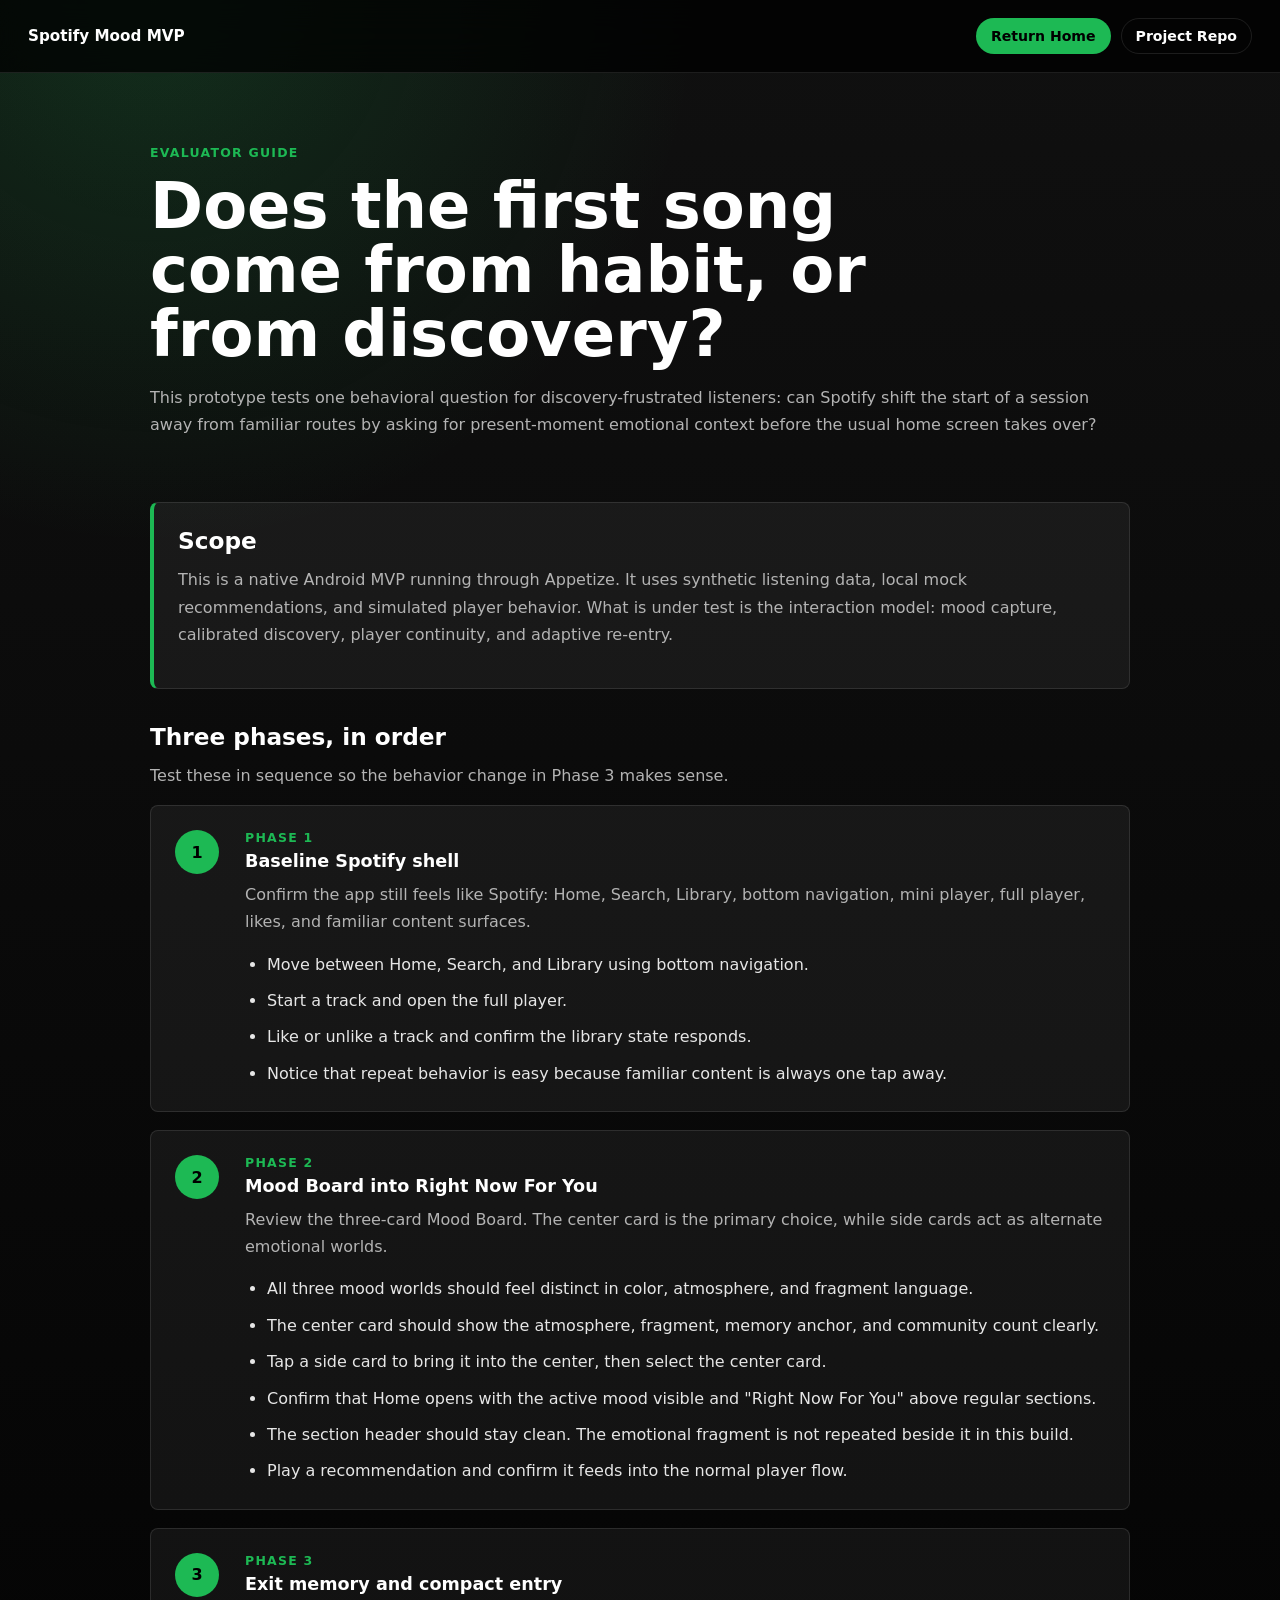
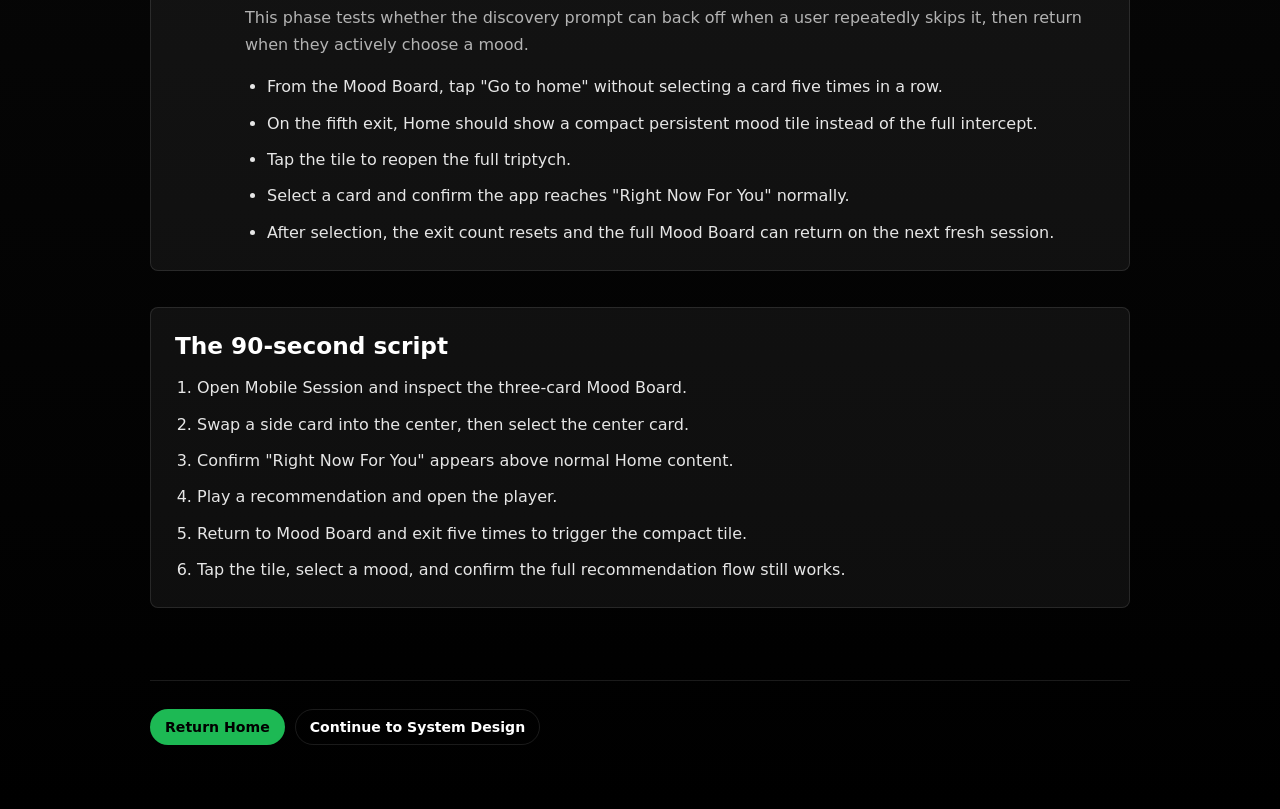
==== deploy/evaluator-portal/evaluator-guide.html @ 56ba5ed4 "UI changes" ====
<!doctype html>
<html lang="en">
  <head>
    <meta charset="utf-8" />
    <meta name="viewport" content="width=device-width, initial-scale=1" />
    <title>Evaluator Guide - Spotify Mood MVP</title>
    <style>
      :root {
        color-scheme: dark;
        font-family: Inter, ui-sans-serif, system-ui, -apple-system, BlinkMacSystemFont, "Segoe UI", sans-serif;
        background: #000;
        color: #fff;
        --green: #1db954;
        --muted: #b3b3b3;
        --soft: #e6e6e6;
        --border: rgba(255, 255, 255, 0.1);
        --maxw: 980px;
      }

      * {
        box-sizing: border-box;
      }

      html {
        scroll-behavior: smooth;
      }

      body {
        margin: 0;
        min-height: 100vh;
        background:
          radial-gradient(circle at 12% 0%, rgba(29, 185, 84, 0.18), transparent 34rem),
          linear-gradient(180deg, #101010 0%, #000 100%);
      }

      a {
        color: inherit;
      }

      .topbar {
        position: sticky;
        top: 0;
        z-index: 10;
        display: flex;
        align-items: center;
        justify-content: space-between;
        gap: 16px;
        padding: 18px 28px;
        background: rgba(0, 0, 0, 0.76);
        border-bottom: 1px solid var(--border);
        backdrop-filter: blur(18px);
      }

      .brand {
        font-size: 0.95rem;
        font-weight: 800;
        text-decoration: none;
      }

      .top-actions,
      footer {
        display: flex;
        flex-wrap: wrap;
        align-items: center;
        gap: 10px;
      }

      .pill {
        min-height: 36px;
        display: inline-flex;
        align-items: center;
        justify-content: center;
        padding: 0 14px;
        border: 1px solid var(--border);
        border-radius: 999px;
        font-size: 0.88rem;
        font-weight: 700;
        text-decoration: none;
      }

      .pill.home {
        background: var(--green);
        border-color: transparent;
        color: #000;
      }

      .hero,
      main,
      footer {
        width: min(var(--maxw), calc(100vw - 32px));
        margin: 0 auto;
      }

      .hero {
        padding: 72px 0 28px;
      }

      .eyebrow,
      .phase-label {
        display: block;
        color: var(--green);
        font-size: 0.78rem;
        font-weight: 900;
        letter-spacing: 0.1em;
        text-transform: uppercase;
      }

      .eyebrow {
        margin-bottom: 14px;
      }

      .phase-label {
        margin-bottom: 6px;
      }

      h1,
      h2,
      h3,
      p {
        margin-top: 0;
      }

      h1 {
        max-width: 790px;
        margin-bottom: 18px;
        font-size: clamp(2.2rem, 5vw, 4.5rem);
        line-height: 1;
        letter-spacing: 0;
      }

      h2 {
        margin-bottom: 12px;
        font-size: 1.45rem;
      }

      h3 {
        margin-bottom: 10px;
        font-size: 1.1rem;
      }

      p {
        color: var(--muted);
        font-size: 1rem;
        line-height: 1.7;
      }

      main {
        padding-bottom: 72px;
      }

      .note,
      .phase,
      .script {
        border: 1px solid var(--border);
        border-radius: 8px;
        background: rgba(255, 255, 255, 0.055);
        padding: 24px;
      }

      .note {
        margin: 20px 0 34px;
        border-left: 4px solid var(--green);
      }

      .journey {
        display: grid;
        gap: 18px;
      }

      .phase {
        display: grid;
        grid-template-columns: 52px minmax(0, 1fr);
        gap: 18px;
      }

      .node {
        width: 44px;
        height: 44px;
        display: grid;
        place-items: center;
        border-radius: 50%;
        background: var(--green);
        color: #000;
        font-weight: 900;
      }

      ul,
      ol {
        margin: 16px 0 0;
        padding-left: 22px;
        color: var(--soft);
        line-height: 1.65;
      }

      li + li {
        margin-top: 10px;
      }

      .script {
        margin-top: 36px;
      }

      footer {
        padding: 28px 0 64px;
        border-top: 1px solid var(--border);
      }

      @media (max-width: 720px) {
        .topbar {
          align-items: flex-start;
          flex-direction: column;
        }

        .phase {
          grid-template-columns: 1fr;
        }
      }
    </style>
    <script src="./app-config.js"></script>
  </head>
  <body>
    <header class="topbar">
      <a class="brand" href="./index.html">Spotify Mood MVP</a>
      <div class="top-actions">
        <a class="pill home" href="./index.html">Return Home</a>
        <a class="pill" href="https://github.com/" target="_blank" rel="noreferrer" data-repo-link>Project Repo</a>
      </div>
    </header>

    <section class="hero">
      <span class="eyebrow">Evaluator guide</span>
      <h1>Does the first song come from habit, or from discovery?</h1>
      <p>
        This prototype tests one behavioral question for discovery-frustrated listeners: can Spotify shift the start
        of a session away from familiar routes by asking for present-moment emotional context before the usual home
        screen takes over?
      </p>
    </section>

    <main>
      <section class="note">
        <h2>Scope</h2>
        <p>
          This is a native Android MVP running through Appetize. It uses synthetic listening data, local mock
          recommendations, and simulated player behavior. What is under test is the interaction model: mood capture,
          calibrated discovery, player continuity, and adaptive re-entry.
        </p>
      </section>

      <section>
        <h2>Three phases, in order</h2>
        <p>Test these in sequence so the behavior change in Phase 3 makes sense.</p>
        <div class="journey">
          <article class="phase">
            <div class="node">1</div>
            <div>
              <span class="phase-label">Phase 1</span>
              <h3>Baseline Spotify shell</h3>
              <p>
                Confirm the app still feels like Spotify: Home, Search, Library, bottom navigation, mini player, full
                player, likes, and familiar content surfaces.
              </p>
              <ul>
                <li>Move between Home, Search, and Library using bottom navigation.</li>
                <li>Start a track and open the full player.</li>
                <li>Like or unlike a track and confirm the library state responds.</li>
                <li>Notice that repeat behavior is easy because familiar content is always one tap away.</li>
              </ul>
            </div>
          </article>

          <article class="phase">
            <div class="node">2</div>
            <div>
              <span class="phase-label">Phase 2</span>
              <h3>Mood Board into Right Now For You</h3>
              <p>
                Review the three-card Mood Board. The center card is the primary choice, while side cards act as
                alternate emotional worlds.
              </p>
              <ul>
                <li>All three mood worlds should feel distinct in color, atmosphere, and fragment language.</li>
                <li>The center card should show the atmosphere, fragment, memory anchor, and community count clearly.</li>
                <li>Tap a side card to bring it into the center, then select the center card.</li>
                <li>Confirm that Home opens with the active mood visible and "Right Now For You" above regular sections.</li>
                <li>The section header should stay clean. The emotional fragment is not repeated beside it in this build.</li>
                <li>Play a recommendation and confirm it feeds into the normal player flow.</li>
              </ul>
            </div>
          </article>

          <article class="phase">
            <div class="node">3</div>
            <div>
              <span class="phase-label">Phase 3</span>
              <h3>Exit memory and compact entry</h3>
              <p>
                This phase tests whether the discovery prompt can back off when a user repeatedly skips it, then return
                when they actively choose a mood.
              </p>
              <ul>
                <li>From the Mood Board, tap "Go to home" without selecting a card five times in a row.</li>
                <li>On the fifth exit, Home should show a compact persistent mood tile instead of the full intercept.</li>
                <li>Tap the tile to reopen the full triptych.</li>
                <li>Select a card and confirm the app reaches "Right Now For You" normally.</li>
                <li>After selection, the exit count resets and the full Mood Board can return on the next fresh session.</li>
              </ul>
            </div>
          </article>
        </div>
      </section>

      <section class="script">
        <h2>The 90-second script</h2>
        <ol>
          <li>Open Mobile Session and inspect the three-card Mood Board.</li>
          <li>Swap a side card into the center, then select the center card.</li>
          <li>Confirm "Right Now For You" appears above normal Home content.</li>
          <li>Play a recommendation and open the player.</li>
          <li>Return to Mood Board and exit five times to trigger the compact tile.</li>
          <li>Tap the tile, select a mood, and confirm the full recommendation flow still works.</li>
        </ol>
      </section>
    </main>

    <footer>
      <a class="pill home" href="./index.html">Return Home</a>
      <a class="pill" href="./system-design.html">Continue to System Design</a>
    </footer>

    <script>
      const config = window.SPOTIFY_MOOD_MVP_CONFIG || {};
      const repoUrl = config.repositoryUrl || "https://github.com/";
      document.querySelectorAll("[data-repo-link]").forEach((link) => {
        link.href = repoUrl;
      });
    </script>
  </body>
</html>
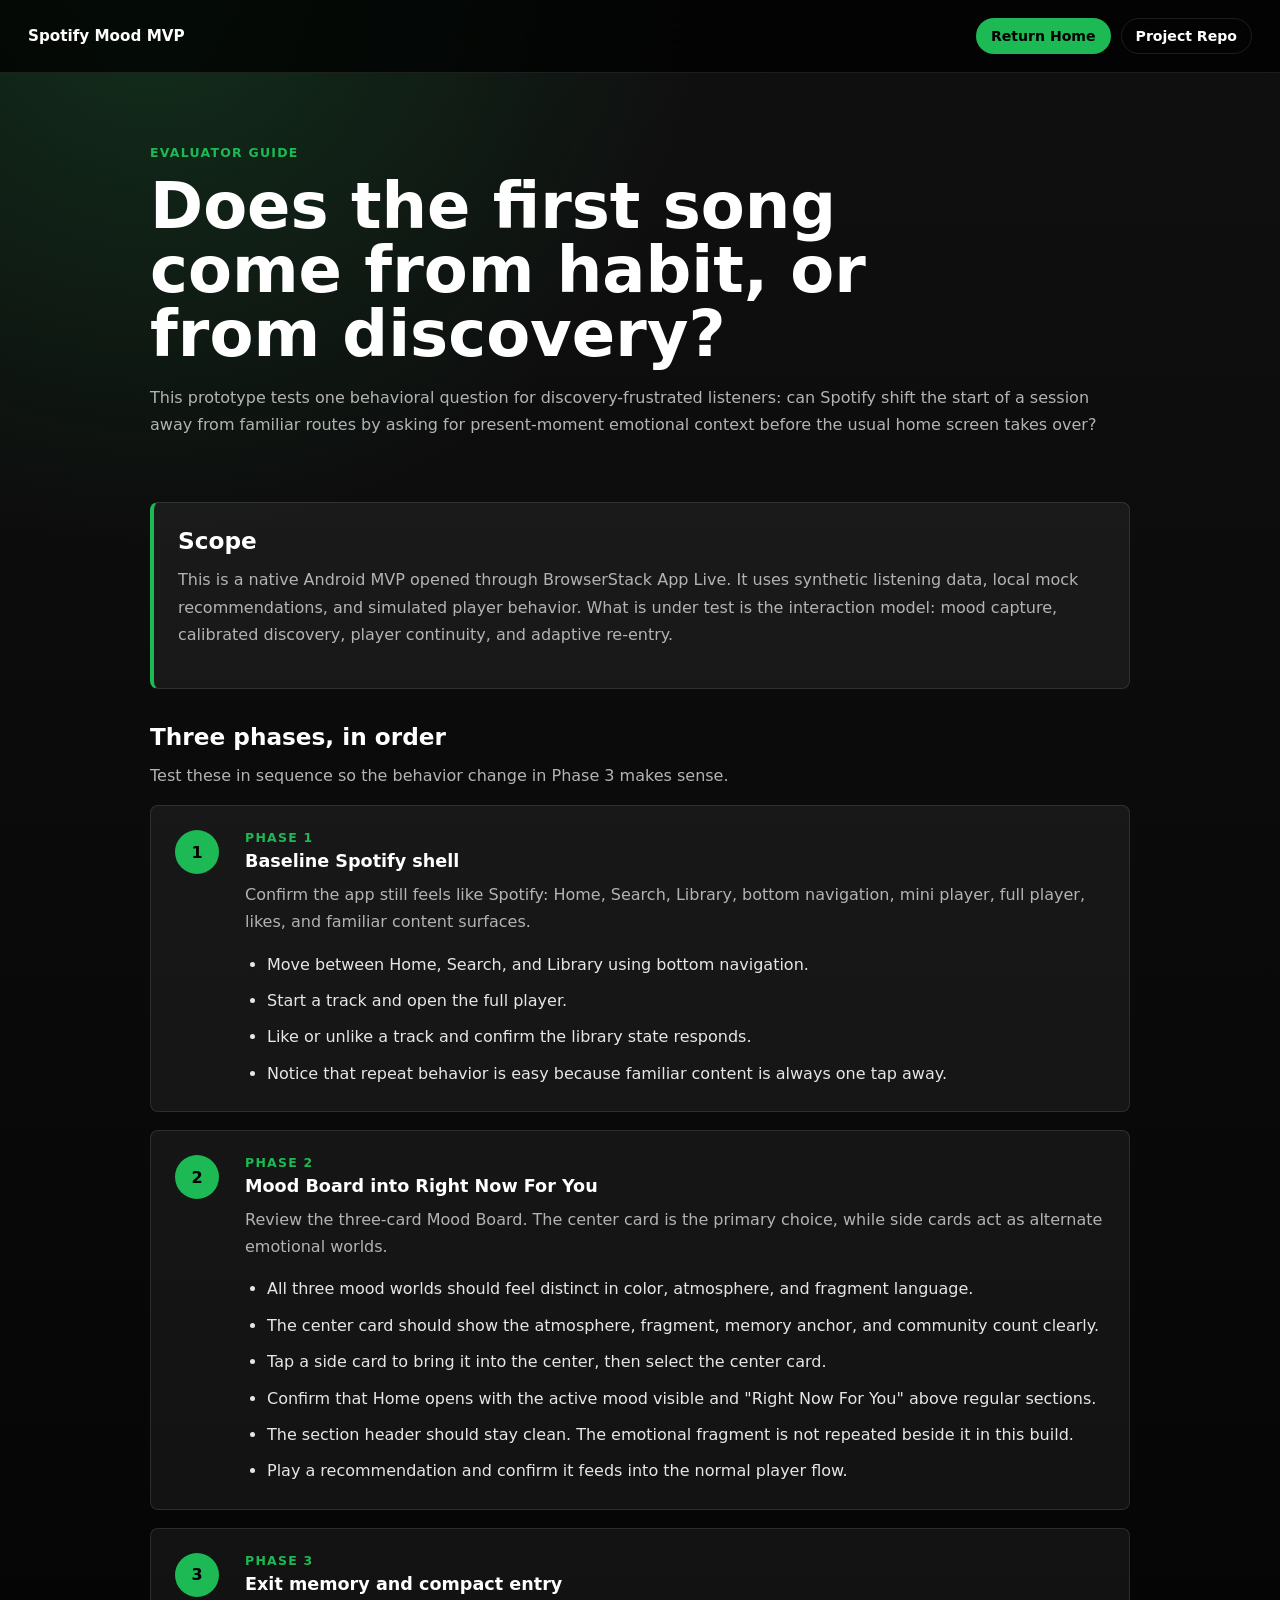
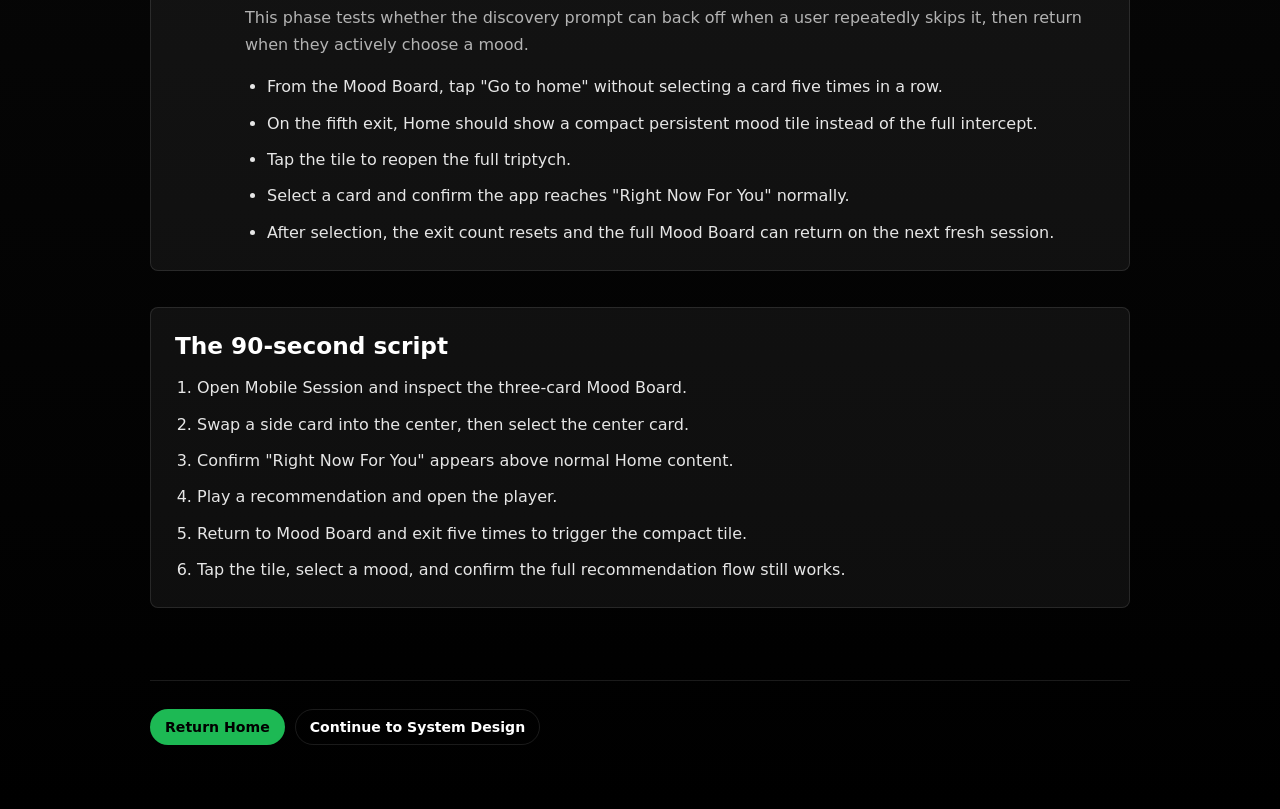
==== commit a041cbbe: "BrowerStack Migration Changes" ====
--- a/deploy/evaluator-portal/evaluator-guide.html
+++ b/deploy/evaluator-portal/evaluator-guide.html
@@ -241,7 +241,7 @@
       <section class="note">
         <h2>Scope</h2>
         <p>
-          This is a native Android MVP running through Appetize. It uses synthetic listening data, local mock
+          This is a native Android MVP opened through BrowserStack App Live. It uses synthetic listening data, local mock
           recommendations, and simulated player behavior. What is under test is the interaction model: mood capture,
           calibrated discovery, player continuity, and adaptive re-entry.
         </p>
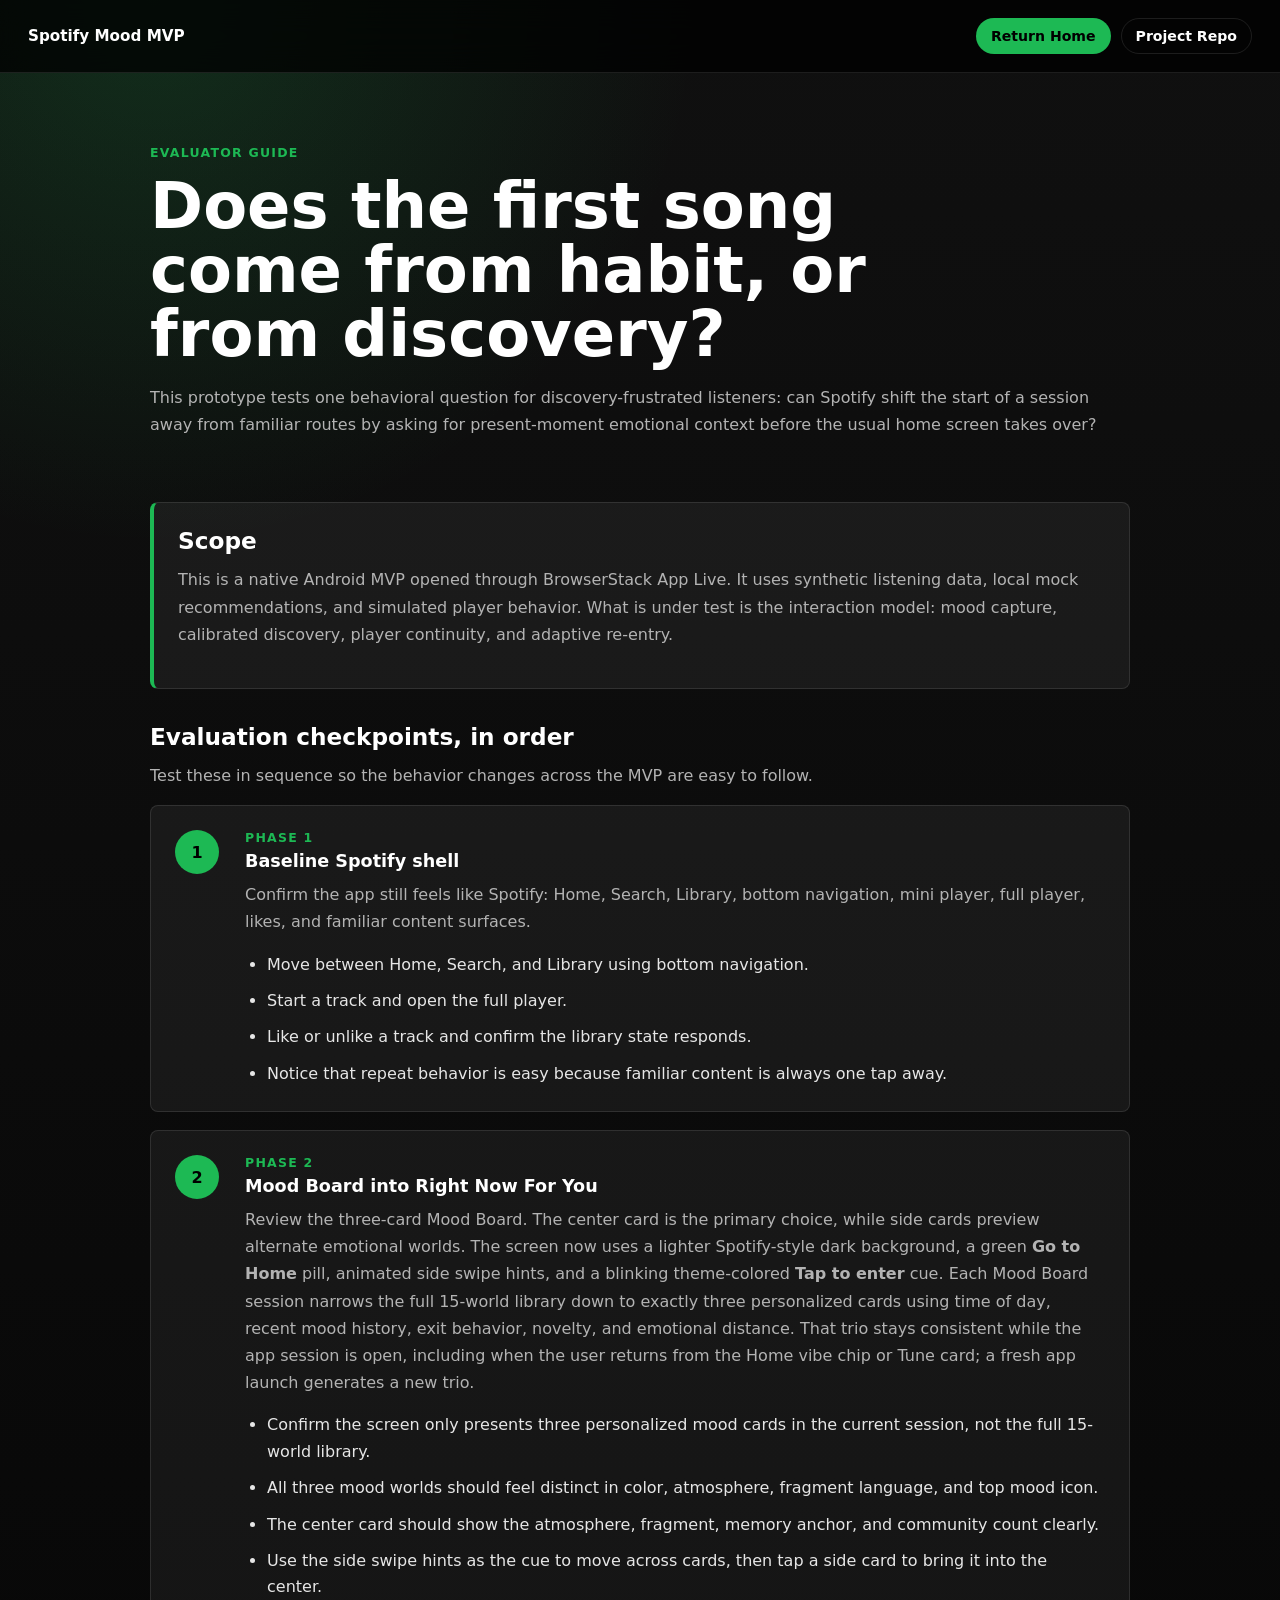
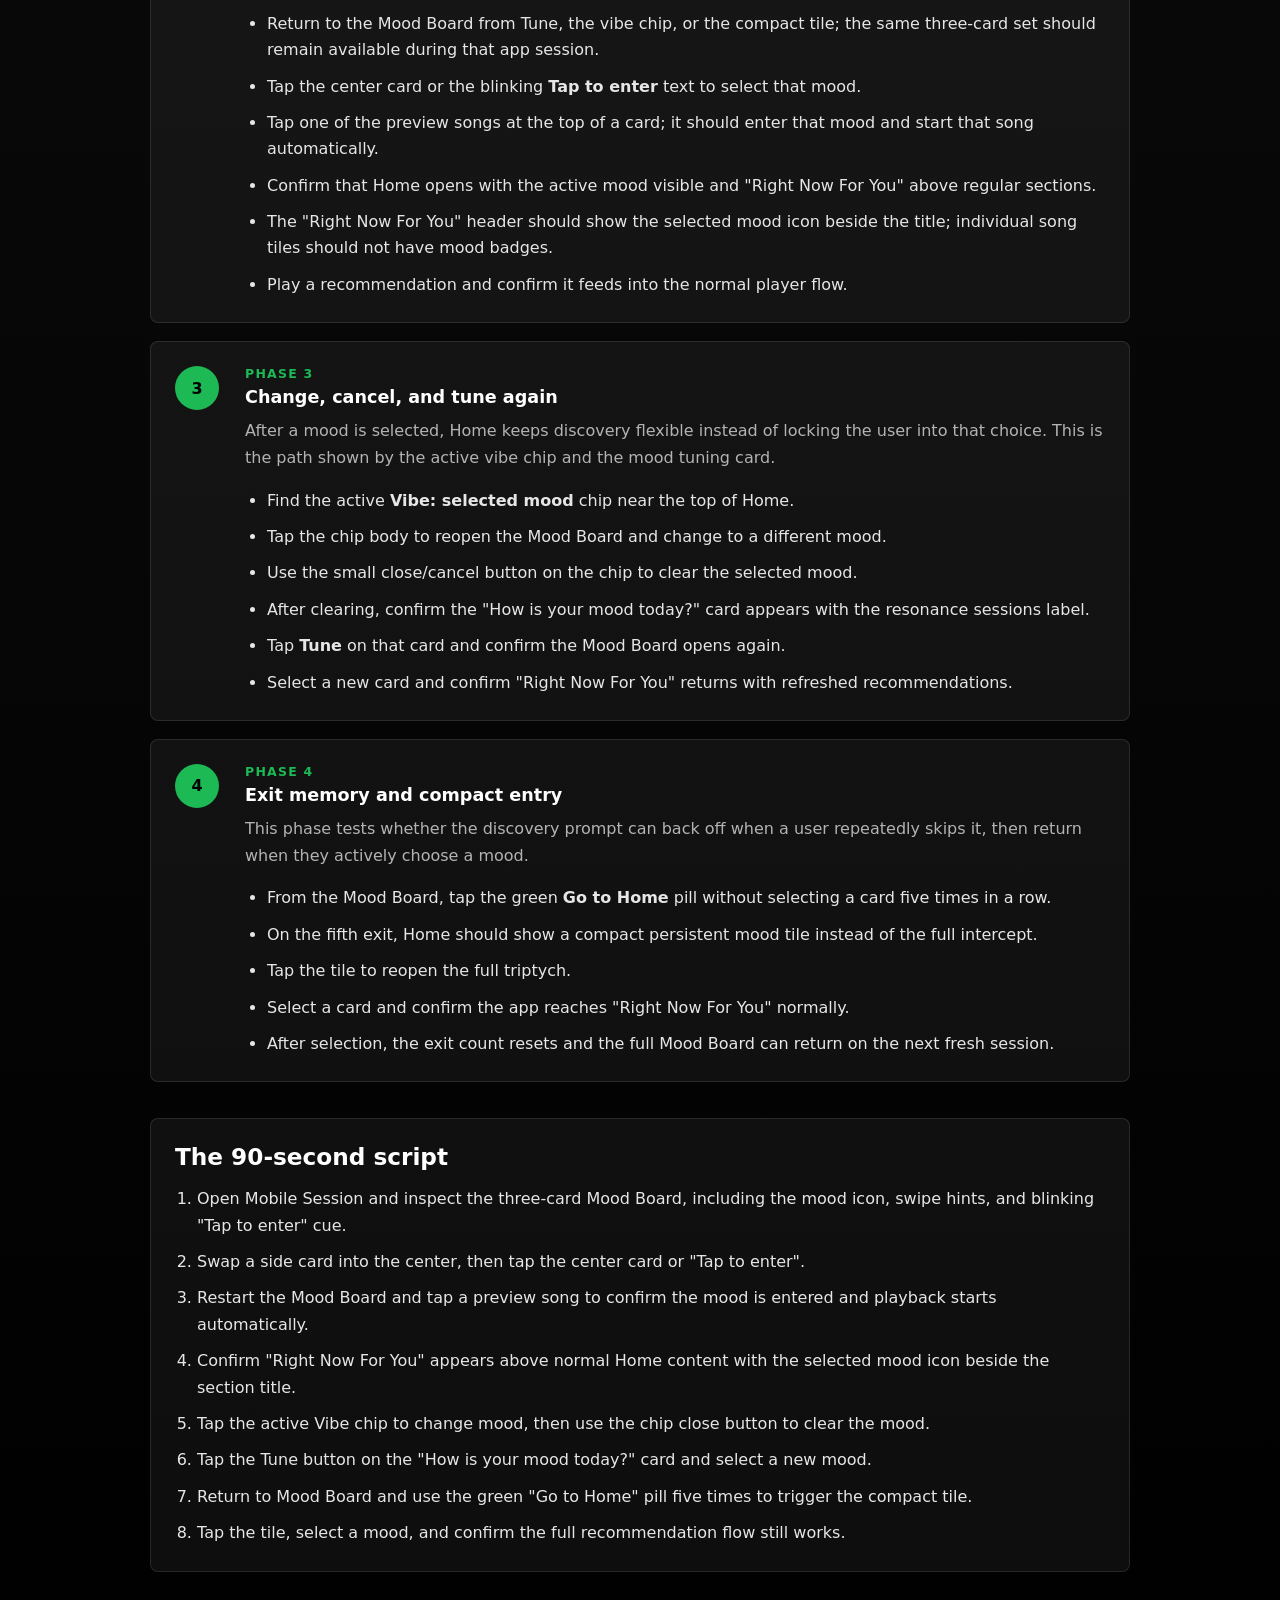
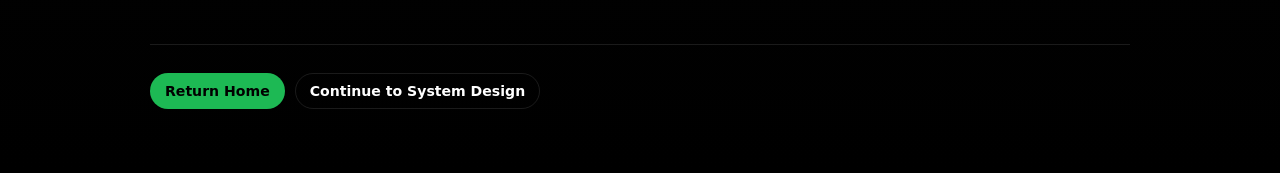
==== commit 79e98f4c: "Day 2 Changes" ====
--- a/deploy/evaluator-portal/evaluator-guide.html
+++ b/deploy/evaluator-portal/evaluator-guide.html
@@ -248,8 +248,8 @@
       </section>
 
       <section>
-        <h2>Three phases, in order</h2>
-        <p>Test these in sequence so the behavior change in Phase 3 makes sense.</p>
+        <h2>Evaluation checkpoints, in order</h2>
+        <p>Test these in sequence so the behavior changes across the MVP are easy to follow.</p>
         <div class="journey">
           <article class="phase">
             <div class="node">1</div>
@@ -275,15 +275,24 @@
               <span class="phase-label">Phase 2</span>
               <h3>Mood Board into Right Now For You</h3>
               <p>
-                Review the three-card Mood Board. The center card is the primary choice, while side cards act as
-                alternate emotional worlds.
+                Review the three-card Mood Board. The center card is the primary choice, while side cards preview
+                alternate emotional worlds. The screen now uses a lighter Spotify-style dark background, a green
+                <strong>Go to Home</strong> pill, animated side swipe hints, and a blinking theme-colored
+                <strong>Tap to enter</strong> cue. Each Mood Board session narrows the full 15-world library down to
+                exactly three personalized cards using time of day, recent mood history, exit behavior, novelty, and
+                emotional distance. That trio stays consistent while the app session is open, including when the user
+                returns from the Home vibe chip or Tune card; a fresh app launch generates a new trio.
               </p>
               <ul>
-                <li>All three mood worlds should feel distinct in color, atmosphere, and fragment language.</li>
+                <li>Confirm the screen only presents three personalized mood cards in the current session, not the full 15-world library.</li>
+                <li>All three mood worlds should feel distinct in color, atmosphere, fragment language, and top mood icon.</li>
                 <li>The center card should show the atmosphere, fragment, memory anchor, and community count clearly.</li>
-                <li>Tap a side card to bring it into the center, then select the center card.</li>
+                <li>Use the side swipe hints as the cue to move across cards, then tap a side card to bring it into the center.</li>
+                <li>Return to the Mood Board from Tune, the vibe chip, or the compact tile; the same three-card set should remain available during that app session.</li>
+                <li>Tap the center card or the blinking <strong>Tap to enter</strong> text to select that mood.</li>
+                <li>Tap one of the preview songs at the top of a card; it should enter that mood and start that song automatically.</li>
                 <li>Confirm that Home opens with the active mood visible and "Right Now For You" above regular sections.</li>
-                <li>The section header should stay clean. The emotional fragment is not repeated beside it in this build.</li>
+                <li>The "Right Now For You" header should show the selected mood icon beside the title; individual song tiles should not have mood badges.</li>
                 <li>Play a recommendation and confirm it feeds into the normal player flow.</li>
               </ul>
             </div>
@@ -293,13 +302,33 @@
             <div class="node">3</div>
             <div>
               <span class="phase-label">Phase 3</span>
+              <h3>Change, cancel, and tune again</h3>
+              <p>
+                After a mood is selected, Home keeps discovery flexible instead of locking the user into that choice.
+                This is the path shown by the active vibe chip and the mood tuning card.
+              </p>
+              <ul>
+                <li>Find the active <strong>Vibe: selected mood</strong> chip near the top of Home.</li>
+                <li>Tap the chip body to reopen the Mood Board and change to a different mood.</li>
+                <li>Use the small close/cancel button on the chip to clear the selected mood.</li>
+                <li>After clearing, confirm the "How is your mood today?" card appears with the resonance sessions label.</li>
+                <li>Tap <strong>Tune</strong> on that card and confirm the Mood Board opens again.</li>
+                <li>Select a new card and confirm "Right Now For You" returns with refreshed recommendations.</li>
+              </ul>
+            </div>
+          </article>
+
+          <article class="phase">
+            <div class="node">4</div>
+            <div>
+              <span class="phase-label">Phase 4</span>
               <h3>Exit memory and compact entry</h3>
               <p>
                 This phase tests whether the discovery prompt can back off when a user repeatedly skips it, then return
                 when they actively choose a mood.
               </p>
               <ul>
-                <li>From the Mood Board, tap "Go to home" without selecting a card five times in a row.</li>
+                <li>From the Mood Board, tap the green <strong>Go to Home</strong> pill without selecting a card five times in a row.</li>
                 <li>On the fifth exit, Home should show a compact persistent mood tile instead of the full intercept.</li>
                 <li>Tap the tile to reopen the full triptych.</li>
                 <li>Select a card and confirm the app reaches "Right Now For You" normally.</li>
@@ -313,11 +342,13 @@
       <section class="script">
         <h2>The 90-second script</h2>
         <ol>
-          <li>Open Mobile Session and inspect the three-card Mood Board.</li>
-          <li>Swap a side card into the center, then select the center card.</li>
-          <li>Confirm "Right Now For You" appears above normal Home content.</li>
-          <li>Play a recommendation and open the player.</li>
-          <li>Return to Mood Board and exit five times to trigger the compact tile.</li>
+          <li>Open Mobile Session and inspect the three-card Mood Board, including the mood icon, swipe hints, and blinking "Tap to enter" cue.</li>
+          <li>Swap a side card into the center, then tap the center card or "Tap to enter".</li>
+          <li>Restart the Mood Board and tap a preview song to confirm the mood is entered and playback starts automatically.</li>
+          <li>Confirm "Right Now For You" appears above normal Home content with the selected mood icon beside the section title.</li>
+          <li>Tap the active Vibe chip to change mood, then use the chip close button to clear the mood.</li>
+          <li>Tap the Tune button on the "How is your mood today?" card and select a new mood.</li>
+          <li>Return to Mood Board and use the green "Go to Home" pill five times to trigger the compact tile.</li>
           <li>Tap the tile, select a mood, and confirm the full recommendation flow still works.</li>
         </ol>
       </section>
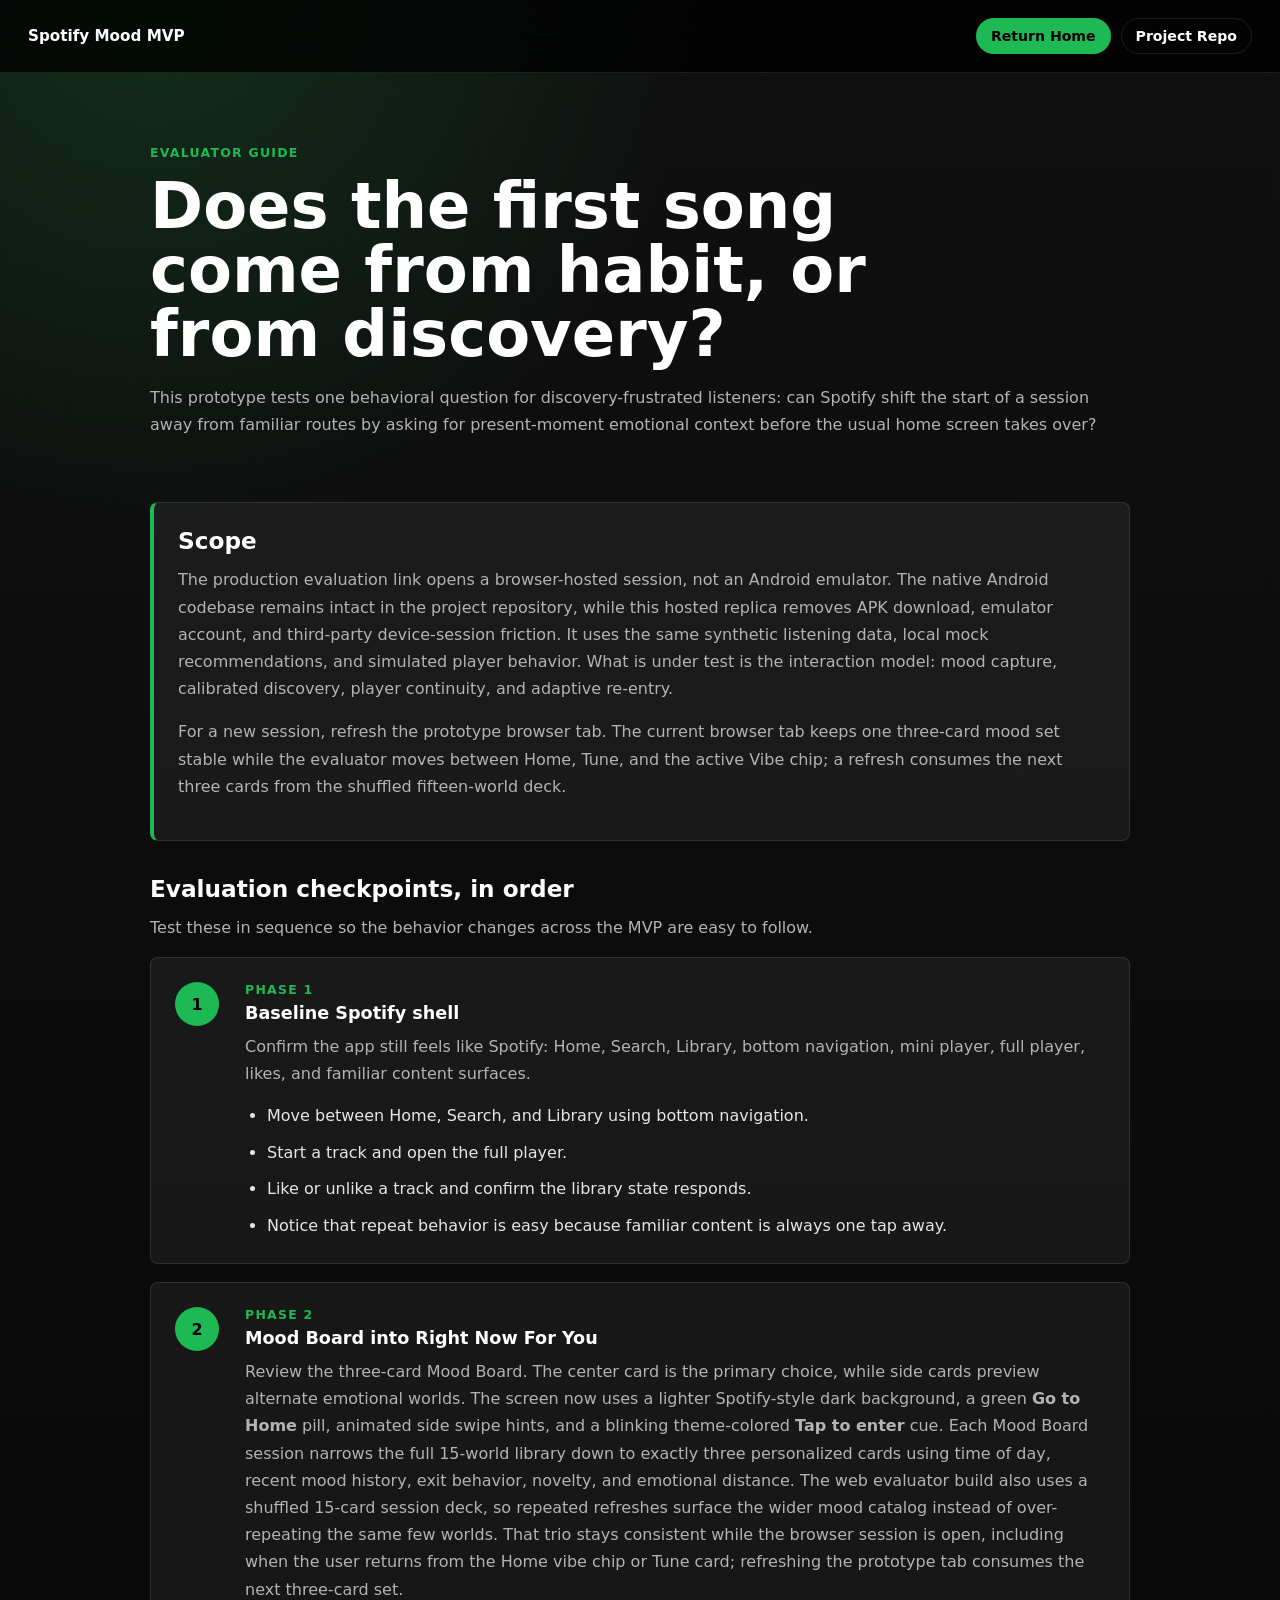
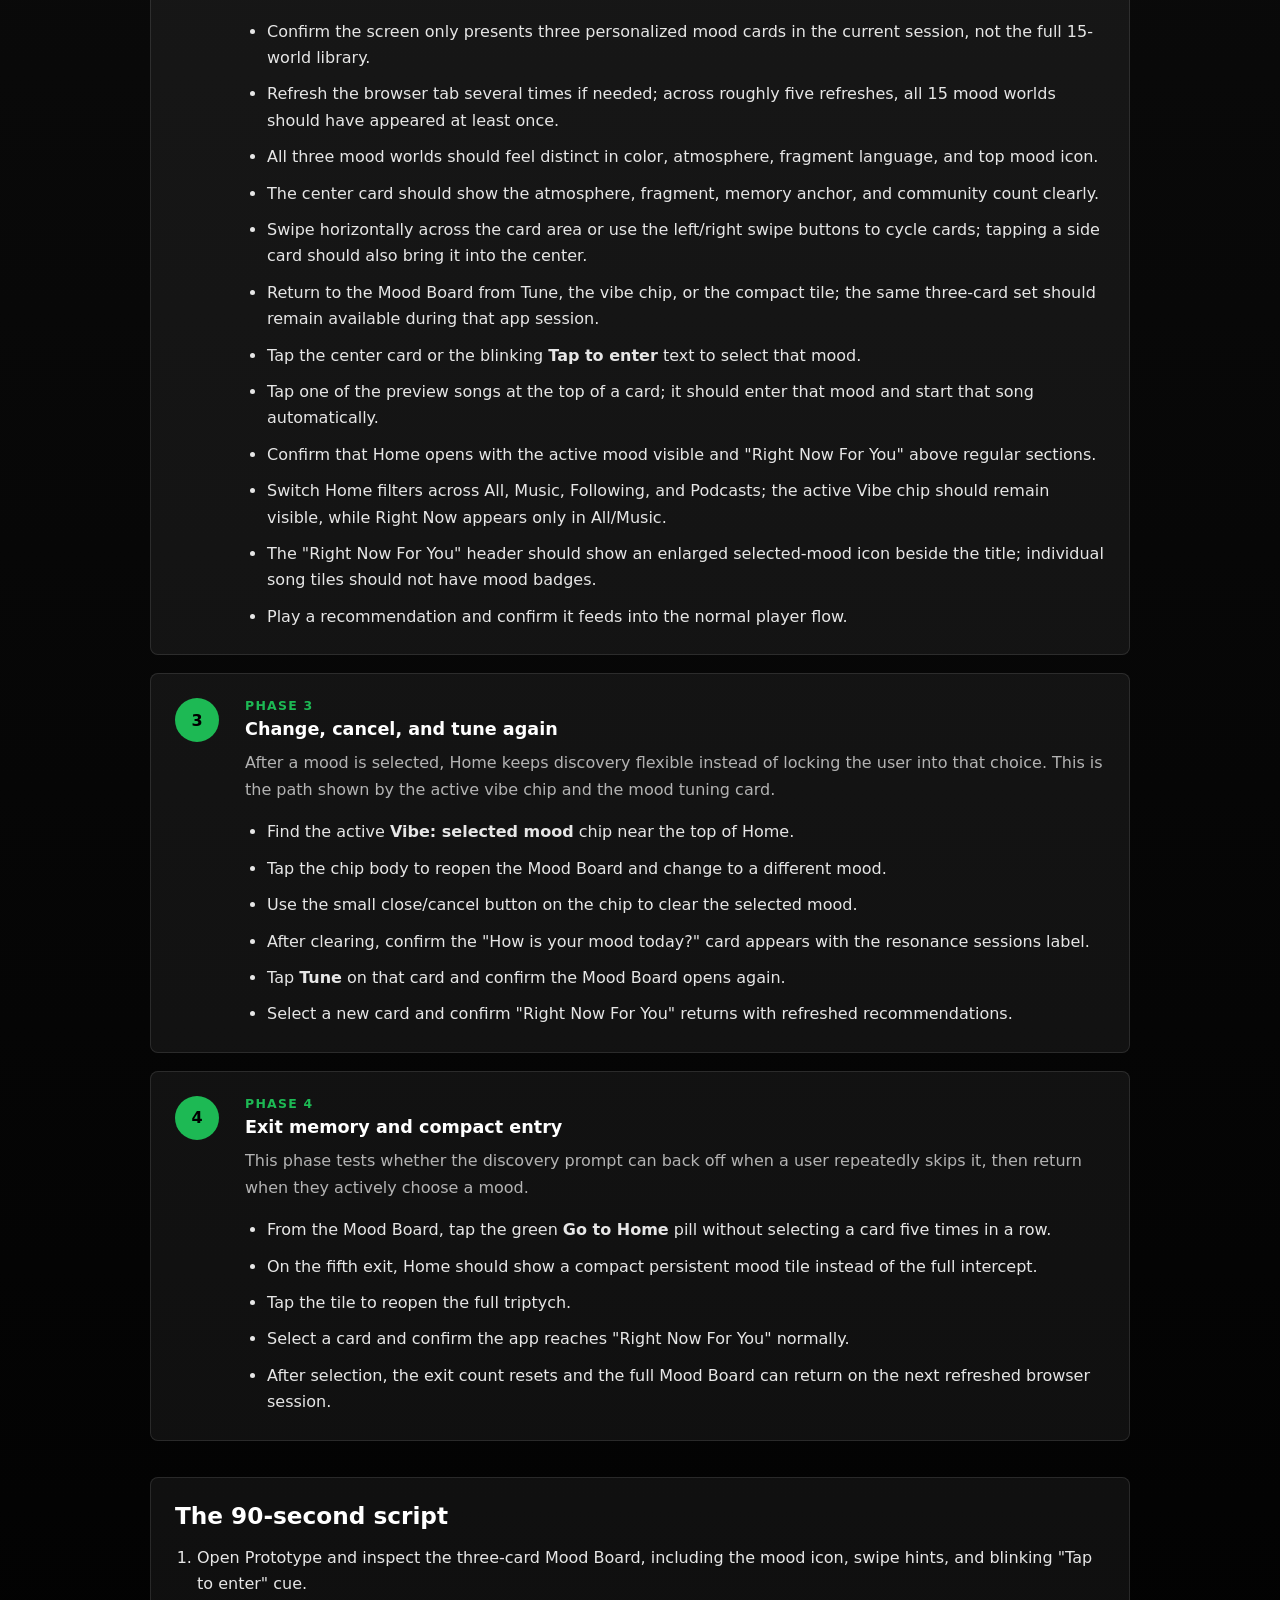
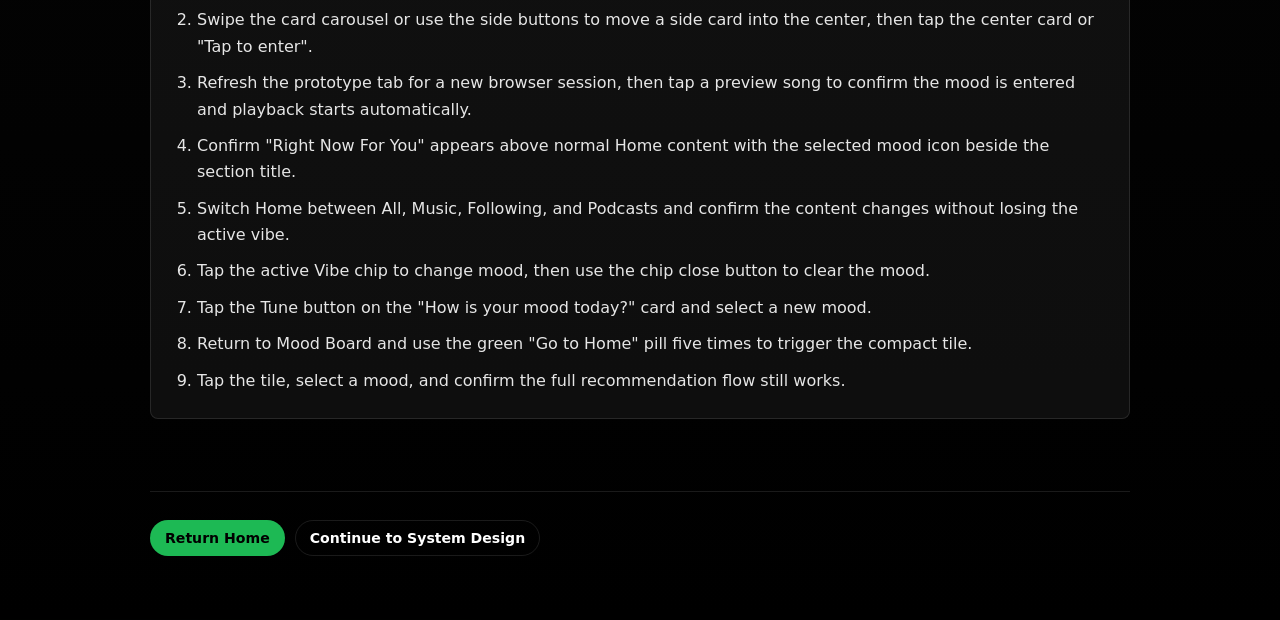
==== commit c7308f31: "Emulator removal changes" ====
--- a/deploy/evaluator-portal/evaluator-guide.html
+++ b/deploy/evaluator-portal/evaluator-guide.html
@@ -223,7 +223,7 @@
       <a class="brand" href="./index.html">Spotify Mood MVP</a>
       <div class="top-actions">
         <a class="pill home" href="./index.html">Return Home</a>
-        <a class="pill" href="https://github.com/" target="_blank" rel="noreferrer" data-repo-link>Project Repo</a>
+        <a class="pill" href="https://github.com/Jagadeesh11200/Spotify-Prototype/" target="_blank" rel="noreferrer" data-repo-link>Project Repo</a>
       </div>
     </header>
 
@@ -241,9 +241,16 @@
       <section class="note">
         <h2>Scope</h2>
         <p>
-          This is a native Android MVP opened through BrowserStack App Live. It uses synthetic listening data, local mock
-          recommendations, and simulated player behavior. What is under test is the interaction model: mood capture,
-          calibrated discovery, player continuity, and adaptive re-entry.
+          The production evaluation link opens a browser-hosted session, not an Android emulator. The native
+          Android codebase remains intact in the project repository, while this hosted replica removes APK download,
+          emulator account, and third-party device-session friction. It uses the same synthetic listening data, local
+          mock recommendations, and simulated player behavior. What is under test is the interaction model: mood
+          capture, calibrated discovery, player continuity, and adaptive re-entry.
+        </p>
+        <p>
+          For a new session, refresh the prototype browser tab. The current browser tab keeps one three-card mood set
+          stable while the evaluator moves between Home, Tune, and the active Vibe chip; a refresh consumes the next
+          three cards from the shuffled fifteen-world deck.
         </p>
       </section>
 
@@ -280,19 +287,23 @@
                 <strong>Go to Home</strong> pill, animated side swipe hints, and a blinking theme-colored
                 <strong>Tap to enter</strong> cue. Each Mood Board session narrows the full 15-world library down to
                 exactly three personalized cards using time of day, recent mood history, exit behavior, novelty, and
-                emotional distance. That trio stays consistent while the app session is open, including when the user
-                returns from the Home vibe chip or Tune card; a fresh app launch generates a new trio.
+                emotional distance. The web evaluator build also uses a shuffled 15-card session deck, so repeated
+                refreshes surface the wider mood catalog instead of over-repeating the same few worlds. That trio stays
+                consistent while the browser session is open, including when the user returns from the Home vibe chip or
+                Tune card; refreshing the prototype tab consumes the next three-card set.
               </p>
               <ul>
                 <li>Confirm the screen only presents three personalized mood cards in the current session, not the full 15-world library.</li>
+                <li>Refresh the browser tab several times if needed; across roughly five refreshes, all 15 mood worlds should have appeared at least once.</li>
                 <li>All three mood worlds should feel distinct in color, atmosphere, fragment language, and top mood icon.</li>
                 <li>The center card should show the atmosphere, fragment, memory anchor, and community count clearly.</li>
-                <li>Use the side swipe hints as the cue to move across cards, then tap a side card to bring it into the center.</li>
+                <li>Swipe horizontally across the card area or use the left/right swipe buttons to cycle cards; tapping a side card should also bring it into the center.</li>
                 <li>Return to the Mood Board from Tune, the vibe chip, or the compact tile; the same three-card set should remain available during that app session.</li>
                 <li>Tap the center card or the blinking <strong>Tap to enter</strong> text to select that mood.</li>
                 <li>Tap one of the preview songs at the top of a card; it should enter that mood and start that song automatically.</li>
                 <li>Confirm that Home opens with the active mood visible and "Right Now For You" above regular sections.</li>
-                <li>The "Right Now For You" header should show the selected mood icon beside the title; individual song tiles should not have mood badges.</li>
+                <li>Switch Home filters across All, Music, Following, and Podcasts; the active Vibe chip should remain visible, while Right Now appears only in All/Music.</li>
+                <li>The "Right Now For You" header should show an enlarged selected-mood icon beside the title; individual song tiles should not have mood badges.</li>
                 <li>Play a recommendation and confirm it feeds into the normal player flow.</li>
               </ul>
             </div>
@@ -332,7 +343,7 @@
                 <li>On the fifth exit, Home should show a compact persistent mood tile instead of the full intercept.</li>
                 <li>Tap the tile to reopen the full triptych.</li>
                 <li>Select a card and confirm the app reaches "Right Now For You" normally.</li>
-                <li>After selection, the exit count resets and the full Mood Board can return on the next fresh session.</li>
+                <li>After selection, the exit count resets and the full Mood Board can return on the next refreshed browser session.</li>
               </ul>
             </div>
           </article>
@@ -342,10 +353,11 @@
       <section class="script">
         <h2>The 90-second script</h2>
         <ol>
-          <li>Open Mobile Session and inspect the three-card Mood Board, including the mood icon, swipe hints, and blinking "Tap to enter" cue.</li>
-          <li>Swap a side card into the center, then tap the center card or "Tap to enter".</li>
-          <li>Restart the Mood Board and tap a preview song to confirm the mood is entered and playback starts automatically.</li>
+          <li>Open Prototype and inspect the three-card Mood Board, including the mood icon, swipe hints, and blinking "Tap to enter" cue.</li>
+          <li>Swipe the card carousel or use the side buttons to move a side card into the center, then tap the center card or "Tap to enter".</li>
+          <li>Refresh the prototype tab for a new browser session, then tap a preview song to confirm the mood is entered and playback starts automatically.</li>
           <li>Confirm "Right Now For You" appears above normal Home content with the selected mood icon beside the section title.</li>
+          <li>Switch Home between All, Music, Following, and Podcasts and confirm the content changes without losing the active vibe.</li>
           <li>Tap the active Vibe chip to change mood, then use the chip close button to clear the mood.</li>
           <li>Tap the Tune button on the "How is your mood today?" card and select a new mood.</li>
           <li>Return to Mood Board and use the green "Go to Home" pill five times to trigger the compact tile.</li>
@@ -361,7 +373,7 @@
 
     <script>
       const config = window.SPOTIFY_MOOD_MVP_CONFIG || {};
-      const repoUrl = config.repositoryUrl || "https://github.com/";
+      const repoUrl = config.repositoryUrl || "https://github.com/Jagadeesh11200/Spotify-Prototype/";
       document.querySelectorAll("[data-repo-link]").forEach((link) => {
         link.href = repoUrl;
       });
